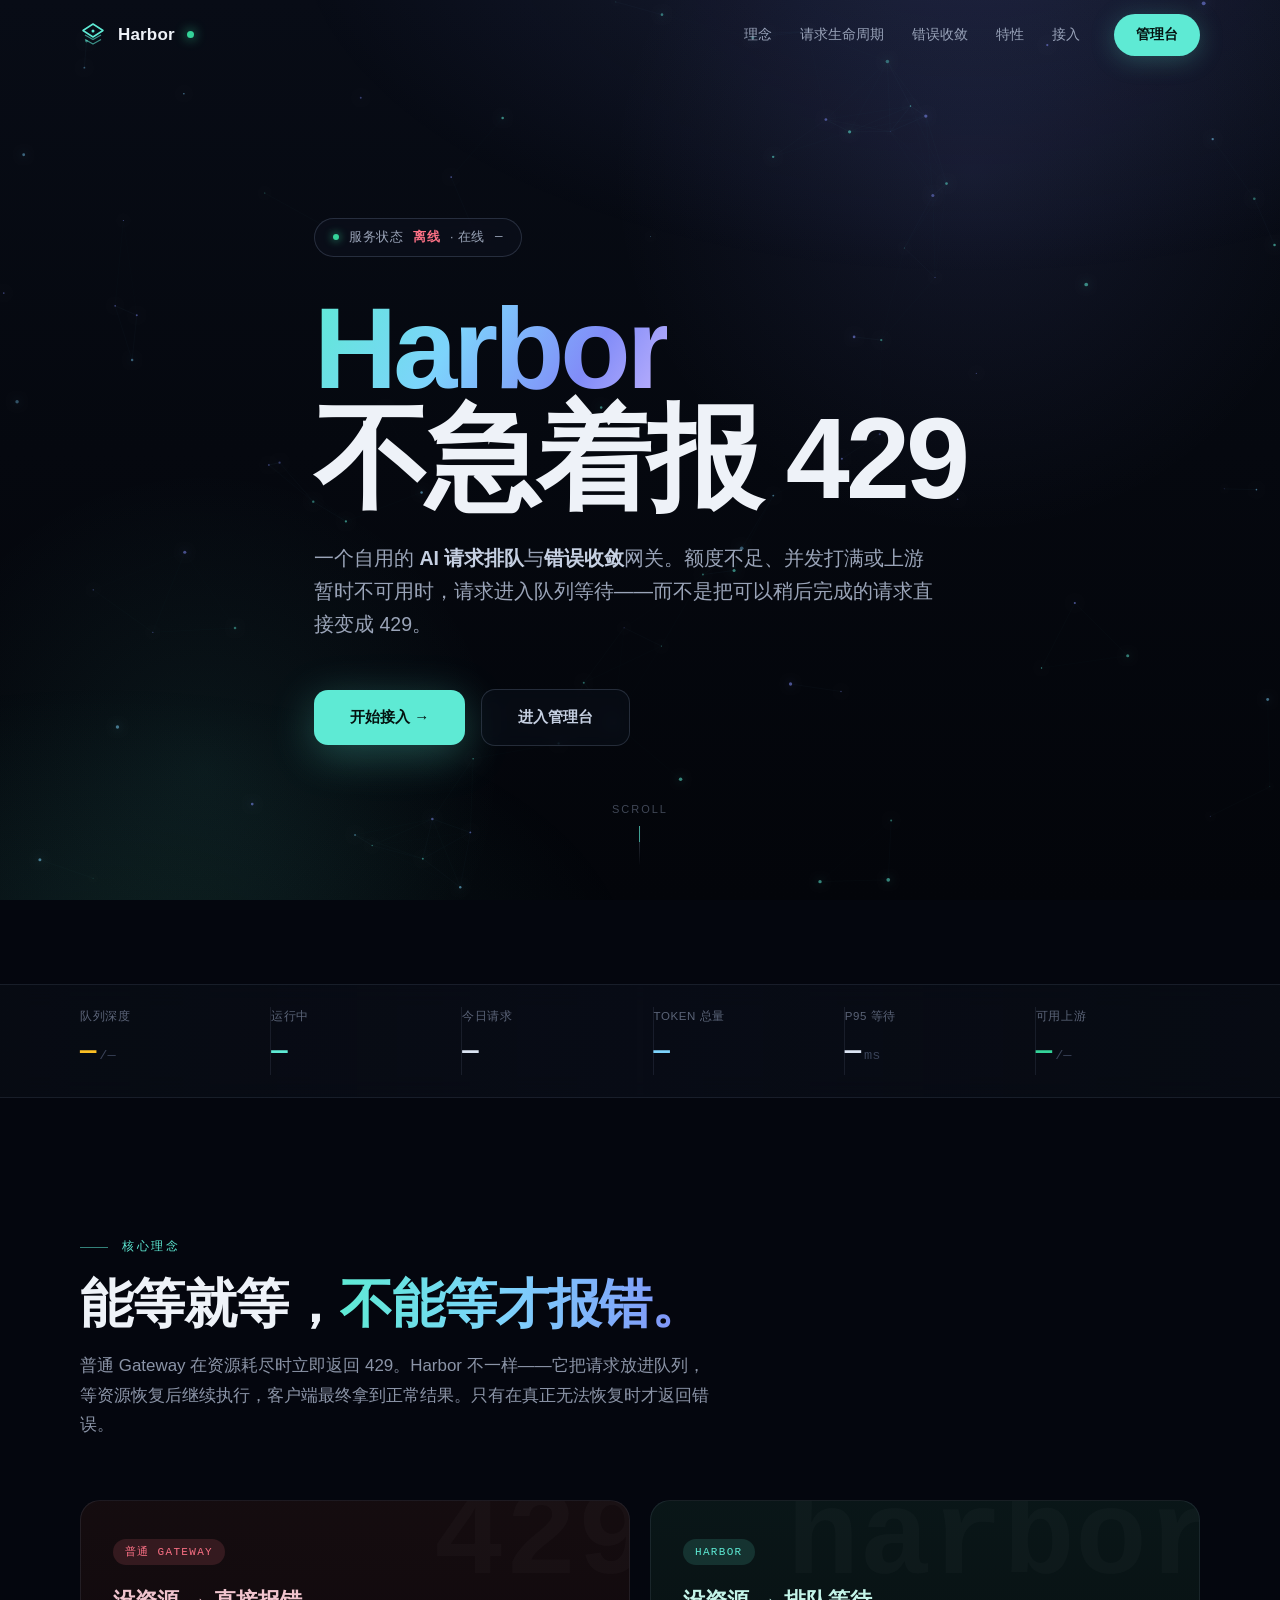
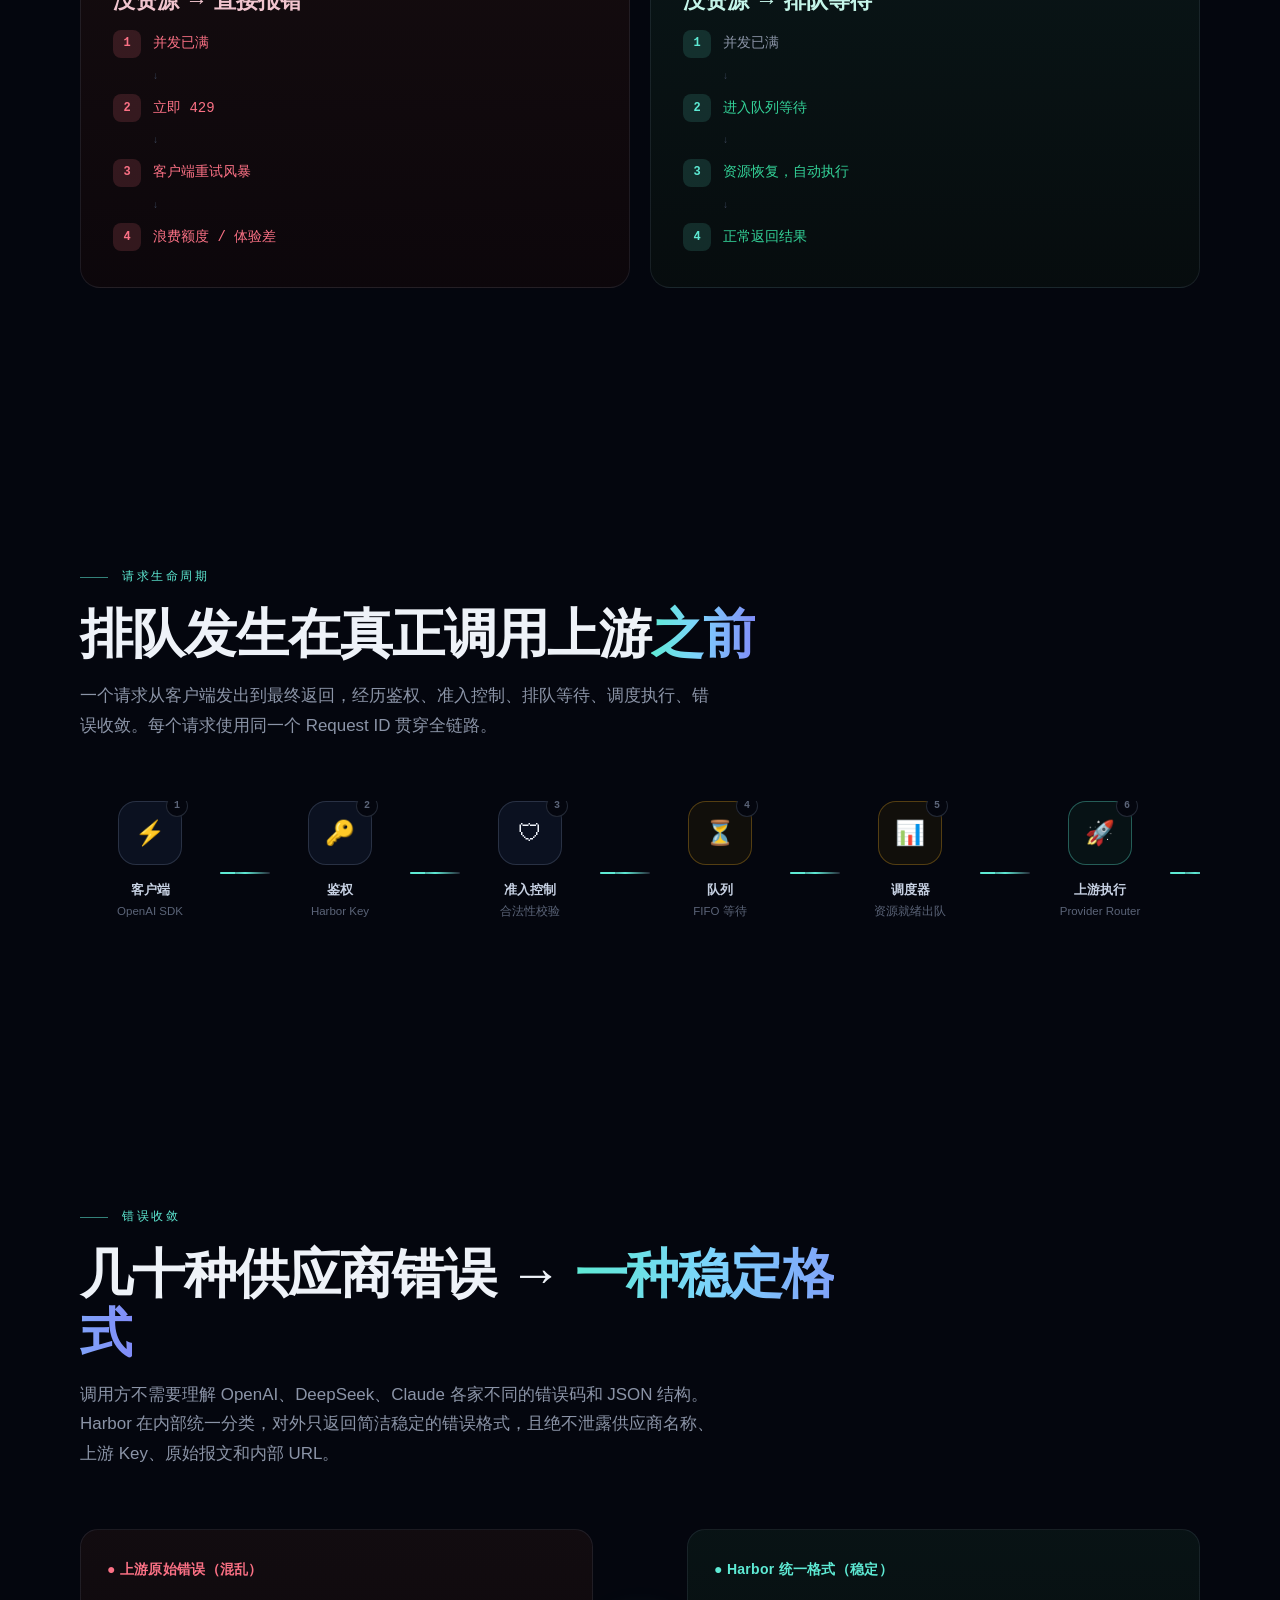
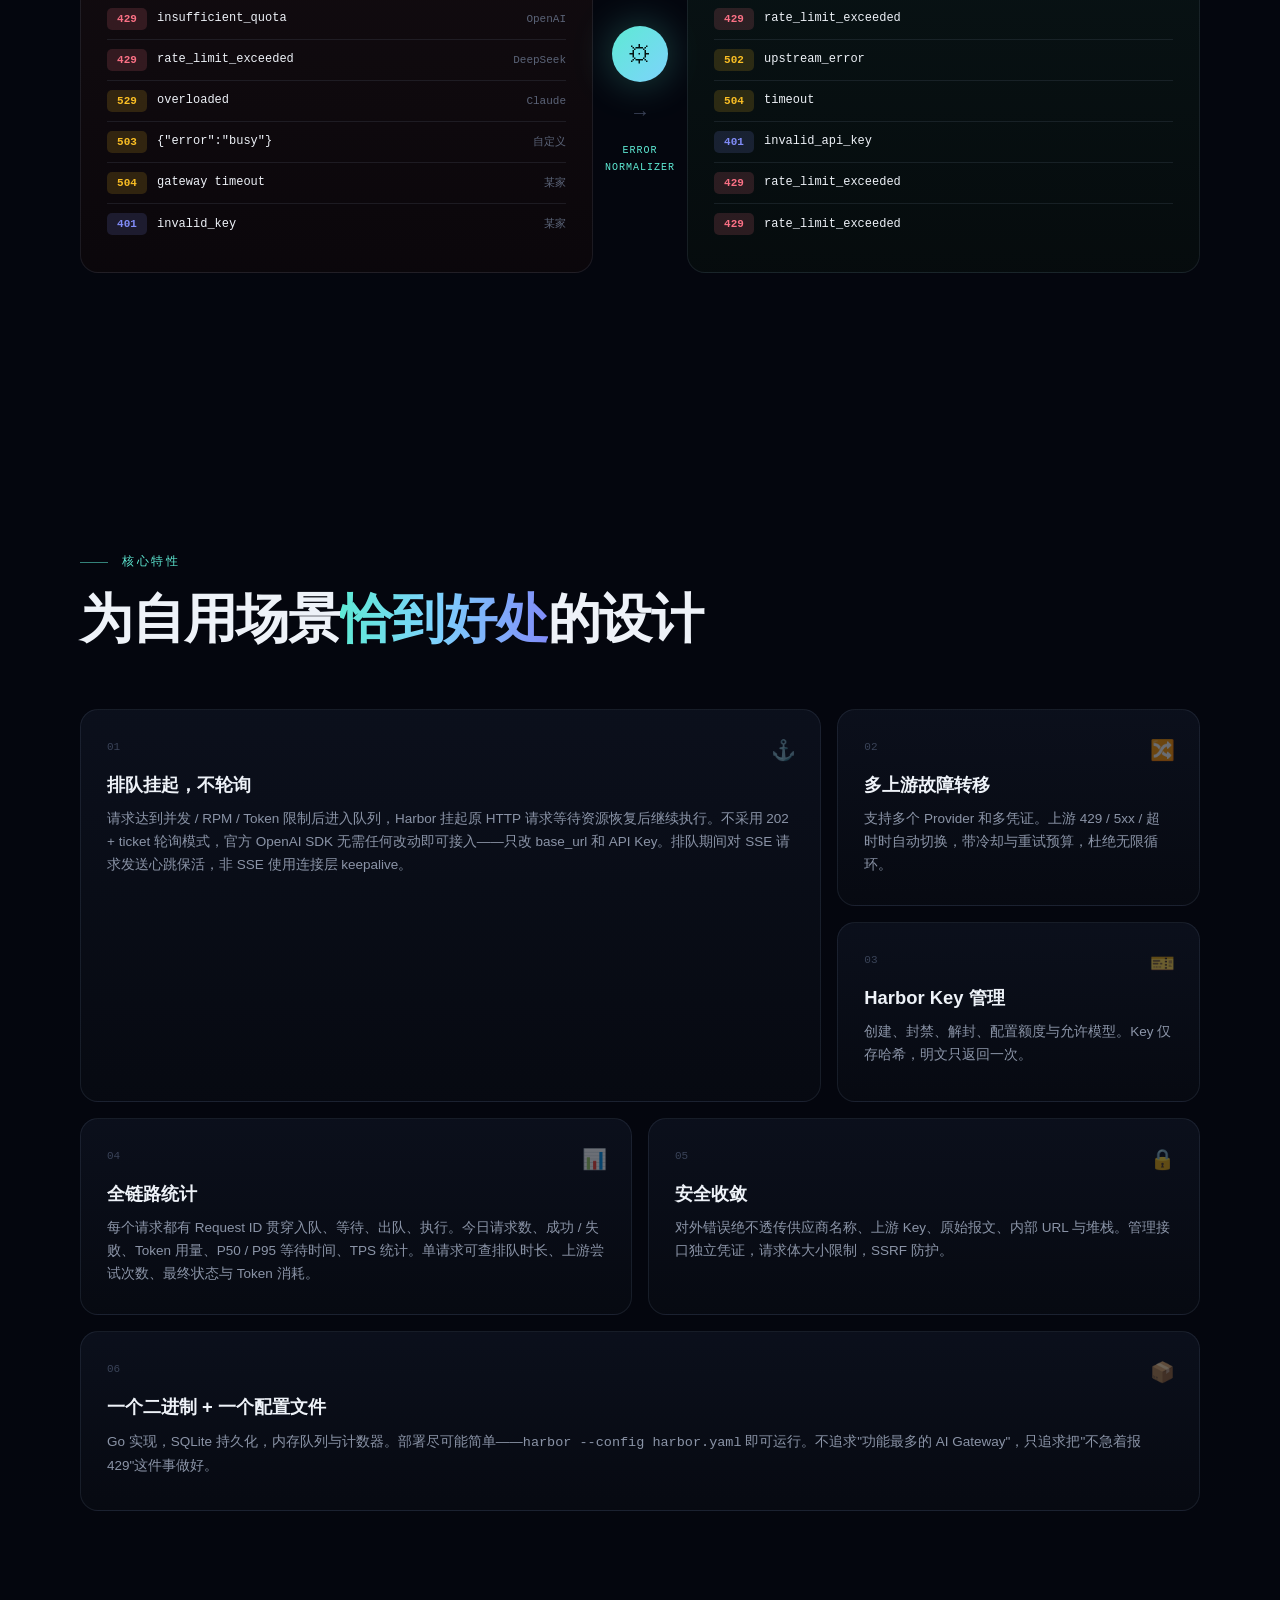
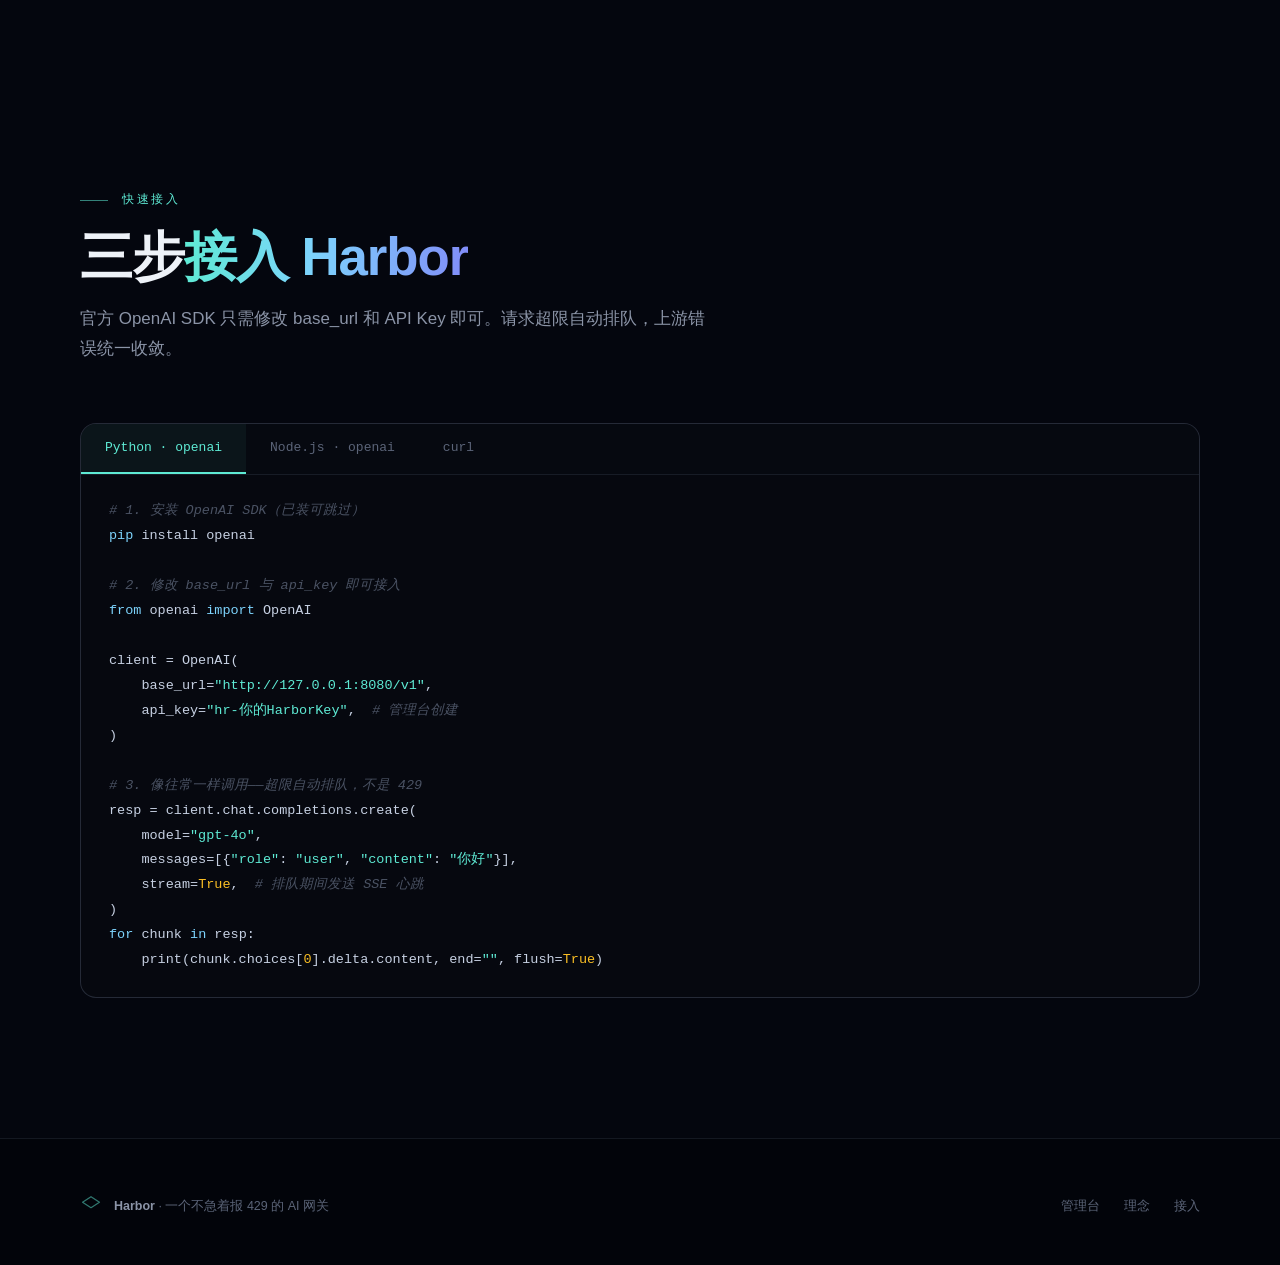
==== internal/server/ui/index.html @ 2b3b9dcc "Harbor：排队式 OpenAI 兼容 AI 网关 上游忙时让请求留在队列等泊位而不是立刻 429；三档额度、FIFO 排队、failover、SSE 心跳保活、管理台与请求审计。" ====
<!DOCTYPE html>
<html lang="zh-CN">
<head>
<meta charset="utf-8">
<meta name="viewport" content="width=device-width, initial-scale=1">
<title>Harbor — 一个不急着报 429 的 AI 网关</title>
<meta name="description" content="Harbor 是自用的 AI 请求排队与错误收敛网关：额度不足时优先等待，而不是把可以稍后完成的请求直接变成 429。">
<style>
/* ═══════════════ design tokens ═══════════════ */
:root{
  --bg:#04060e; --bg2:#070b16; --bg3:#0b1120;
  --ink:#eef2f8; --mut:#8b94a7; --dim:#5b6478; --faint:#3a4358;
  --line:rgba(148,163,196,.12); --line2:rgba(148,163,196,.22);
  --aqua:#5eead4; --sky:#7dd3fc; --indigo:#818cf8; --amber:#fbbf24; --rose:#fb7185; --emerald:#34d399;
  --grad:linear-gradient(92deg,#5eead4 0%,#7dd3fc 45%,#818cf8 100%);
  --grad-warm:linear-gradient(92deg,#fbbf24 0%,#fb7185 100%);
  --card:linear-gradient(180deg,rgba(14,20,34,.72),rgba(8,12,20,.72));
  --glass:rgba(12,17,28,.55);
  --font:-apple-system,BlinkMacSystemFont,"Segoe UI","PingFang SC","Hiragino Sans GB","Microsoft YaHei",sans-serif;
  --mono:"Cascadia Code",ui-monospace,SFMono-Regular,Consolas,Menlo,monospace;
  --ease:cubic-bezier(.22,.61,.36,1);
}
*{box-sizing:border-box;margin:0;padding:0}
html{scroll-behavior:smooth;font-size:16px}
body{background:var(--bg);color:var(--ink);font-family:var(--font);line-height:1.65;overflow-x:hidden;-webkit-font-smoothing:antialiased;text-rendering:optimizeLegibility}
::selection{background:rgba(94,234,212,.28);color:#fff}
a{color:inherit;text-decoration:none}
button{font-family:inherit}
.wrap{max-width:1200px;margin:0 auto;padding:0 40px}
.mono{font-family:var(--mono);font-variant-numeric:tabular-nums}
@media(max-width:720px){.wrap{padding:0 22px}html{font-size:15px}}

/* ═══════════════ canvas ═══════════════ */
#sea{position:fixed;inset:0;width:100%;height:100%;z-index:0;pointer-events:none}
.veil-top{position:fixed;inset:0;z-index:1;pointer-events:none;
  background:
    radial-gradient(1100px 560px at 76% -8%,rgba(129,140,248,.14),transparent 62%),
    radial-gradient(900px 480px at 8% 108%,rgba(94,234,212,.09),transparent 60%)}

/* ═══════════════ nav ═══════════════ */
nav.top{position:fixed;top:0;left:0;right:0;z-index:50;transition:.4s var(--ease);border-bottom:1px solid transparent}
nav.top.scrolled{background:rgba(4,6,14,.82);backdrop-filter:blur(20px) saturate(1.4);border-bottom-color:var(--line)}
nav.top .wrap{display:flex;align-items:center;gap:30px;height:70px}
.brand{display:flex;align-items:center;gap:12px;font-weight:700;font-size:17px;letter-spacing:.01em;white-space:nowrap}
.brand svg{display:block;flex-shrink:0}
.brand .dot{width:7px;height:7px;border-radius:50%;background:var(--emerald);box-shadow:0 0 12px var(--emerald);animation:pulse 2.4s infinite}
@keyframes pulse{0%,100%{opacity:1;transform:scale(1)}50%{opacity:.4;transform:scale(.85)}}
nav.top .links{display:flex;gap:28px;margin-left:auto;font-size:13.5px;color:#98a2b8;align-items:center}
nav.top .links a{transition:.2s var(--ease);position:relative}
nav.top .links a:hover{color:#fff}
.btn-cta{margin-left:6px;padding:10px 22px;border-radius:99px;font-size:13.5px;font-weight:600;color:#041210 !important;background:var(--aqua);box-shadow:0 4px 24px rgba(94,234,212,.25);transition:.28s var(--ease)}
.btn-cta:hover{transform:translateY(-1px);box-shadow:0 8px 36px rgba(94,234,212,.42)}
@media(max-width:860px){nav.top .links a:not(.btn-cta){display:none}}

/* ═══════════════ hero ═══════════════ */
.hero{position:relative;z-index:2;min-height:100svh;display:flex;flex-direction:column;justify-content:center;padding-top:min(10vw,130px);padding-bottom:min(5vw,64px)}
.hero .wrap{position:relative;z-index:3}
.kicker{display:inline-flex;align-items:center;gap:10px;padding:8px 18px;border-radius:99px;border:1px solid var(--line2);background:rgba(13,18,30,.55);backdrop-filter:blur(10px);font-size:12.5px;color:#9aa4b8;letter-spacing:.04em}
.kicker .pd{width:6px;height:6px;border-radius:50%;background:var(--emerald);box-shadow:0 0 8px var(--emerald);animation:pulse 2s infinite}
.kicker b{color:var(--emerald);font-weight:600}
.kicker b.down{color:var(--rose)}
h1.display{margin-top:min(2.8vw,36px);font-size:clamp(3.2rem,9vw,7.5rem);line-height:.96;font-weight:800;letter-spacing:-.035em}
h1.display .grad{background:linear-gradient(120deg,#5eead4 0%,#7dd3fc 40%,#818cf8 75%,#c4b5fd 100%);-webkit-background-clip:text;background-clip:text;color:transparent}
h1.display .line2{display:block}
.sub{margin-top:min(2.2vw,28px);max-width:620px;font-size:clamp(1rem,1.7vw,1.22rem);color:#9aa4b8;line-height:1.7}
.sub b{color:#c6d0e2;font-weight:600}
.cta-row{margin-top:min(3.8vw,48px);display:flex;gap:16px;flex-wrap:wrap;align-items:center}
.btn-lg{padding:15px 36px;border-radius:14px;font-size:15px;font-weight:700;display:inline-flex;align-items:center;gap:10px;cursor:pointer;border:none;transition:.28s var(--ease)}
.btn-lg.primary{color:#041210;background:var(--aqua);box-shadow:0 10px 44px rgba(94,234,212,.3)}
.btn-lg.primary:hover{transform:translateY(-2px);box-shadow:0 16px 56px rgba(125,211,252,.42)}
.btn-lg.ghost{border:1px solid var(--line2);color:#c6d0e2;background:rgba(13,18,30,.45);backdrop-filter:blur(8px)}
.btn-lg.ghost:hover{border-color:rgba(148,163,196,.5);background:rgba(20,27,42,.7);transform:translateY(-1px)}
.scroll-hint{position:absolute;bottom:34px;left:50%;transform:translateX(-50%);z-index:3;display:flex;flex-direction:column;align-items:center;gap:8px;color:var(--dim);font-size:11px;letter-spacing:.18em;text-transform:uppercase;opacity:.7}
.scroll-hint .arrow{width:1px;height:40px;background:linear-gradient(180deg,var(--dim),transparent);position:relative;overflow:hidden}
.scroll-hint .arrow::after{content:"";position:absolute;top:0;left:0;width:100%;height:40%;background:var(--aqua);animation:scrollDot 2.4s infinite var(--ease)}
@keyframes scrollDot{0%{transform:translateY(-100%)}60%,100%{transform:translateY(250%)}}

/* ═══════════════ live strip ═══════════════ */
.live{position:relative;z-index:3;margin-top:min(7vw,84px);border-top:1px solid var(--line);border-bottom:1px solid var(--line);
  background:linear-gradient(90deg,rgba(8,12,20,.88),rgba(13,18,30,.5),rgba(8,12,20,.88));backdrop-filter:blur(12px)}
.live .wrap{display:flex;padding-top:22px;padding-bottom:22px}
.lstat{flex:1;display:flex;flex-direction:column;gap:4px;padding-right:26px;border-right:1px solid var(--line)}
.lstat:last-child{border-right:none;padding-right:0}
.lstat .k{font-size:11.5px;color:var(--dim);letter-spacing:.05em;text-transform:uppercase}
.lstat .v{font-family:var(--mono);font-size:clamp(1.3rem,2.4vw,1.7rem);font-weight:600;color:#dbe4f3;font-variant-numeric:tabular-nums}
.lstat .v small{font-size:.5em;color:var(--faint);font-weight:400;margin-left:3px}
.lstat .v.aqua{color:var(--aqua)} .lstat .v.sky{color:var(--sky)} .lstat .v.amber{color:var(--amber)} .lstat .v.emerald{color:var(--emerald)}
@media(max-width:720px){.live .wrap{flex-wrap:wrap}.lstat{flex-basis:50%;padding-bottom:14px;border-right:none}.lstat:nth-child(odd){padding-right:0}.lstat:nth-child(2n){border-right:none}}

/* ═══════════════ sections ═══════════════ */
section.block{position:relative;z-index:2;padding:clamp(80px,11vw,140px) 0}
.sec-head{margin-bottom:clamp(40px,5vw,60px)}
.sec-tag{font-family:var(--mono);font-size:11.5px;color:var(--aqua);letter-spacing:.22em;text-transform:uppercase;display:flex;align-items:center;gap:14px}
.sec-tag::before{content:"";width:28px;height:1px;background:var(--aqua);opacity:.55}
h2.title{margin-top:18px;font-size:clamp(2rem,4.2vw,3.3rem);font-weight:780;line-height:1.1;letter-spacing:-.02em;max-width:760px}
h2.title .grad{background:var(--grad);-webkit-background-clip:text;background-clip:text;color:transparent}
.sec-sub{margin-top:18px;max-width:640px;font-size:1.06rem;color:var(--mut);line-height:1.75}

/* ═══════════════ philosophy (能等就等) ═══════════════ */
.compare{display:grid;grid-template-columns:1fr 1fr;gap:20px;margin-top:48px}
.cmp-card{position:relative;border-radius:20px;padding:36px 32px;overflow:hidden;border:1px solid var(--line);transition:.45s var(--ease)}
.cmp-card .bg-icon{position:absolute;top:-20px;right:-20px;font-size:120px;font-weight:800;color:rgba(255,255,255,.025);line-height:1;font-family:var(--mono)}
.cmp-card h3{font-size:1.4rem;font-weight:700;margin-bottom:10px;position:relative}
.cmp-card .tag{display:inline-block;font-family:var(--mono);font-size:11px;letter-spacing:.12em;text-transform:uppercase;padding:4px 12px;border-radius:99px;margin-bottom:18px}
.cmp-card.normal{background:linear-gradient(180deg,rgba(28,16,16,.7),rgba(16,8,10,.7))}
.cmp-card.normal .tag{background:rgba(251,113,133,.14);color:var(--rose)}
.cmp-card.normal h3{color:#f0c4ce}
.cmp-card.harbor{background:linear-gradient(180deg,rgba(12,30,28,.7),rgba(8,16,14,.7))}
.cmp-card.harbor .tag{background:rgba(94,234,212,.14);color:var(--aqua)}
.cmp-card.harbor h3{color:#c4f5e9}
.flow-mini{display:flex;flex-direction:column;gap:10px;position:relative}
.flow-mini .step{display:flex;align-items:center;gap:12px;font-size:14px;color:var(--mut);font-family:var(--mono)}
.flow-mini .step .chip{width:28px;height:28px;border-radius:8px;display:grid;place-items:center;font-size:12px;font-weight:700;flex-shrink:0}
.cmp-card.normal .chip{background:rgba(251,113,133,.16);color:var(--rose)}
.cmp-card.harbor .chip{background:rgba(94,234,212,.14);color:var(--aqua)}
.flow-mini .step.fail{color:var(--rose)}
.flow-mini .step.ok{color:var(--emerald)}
.flow-mini .arr{color:var(--faint);font-size:10px;padding-left:40px}
@media(max-width:720px){.compare{grid-template-columns:1fr}}

/* ═══════════════ lifecycle flow ═══════════════ */
.lifecycle{margin-top:48px;position:relative}
.lc-track{display:flex;align-items:stretch;gap:0;overflow-x:auto;padding-bottom:8px;scrollbar-width:thin;scrollbar-color:var(--line2) transparent}
.lc-track::-webkit-scrollbar{height:6px}
.lc-track::-webkit-scrollbar-thumb{background:var(--line2);border-radius:3px}
.lc-node{flex:0 0 auto;min-width:140px;text-align:center;position:relative}
.lc-node .ring{width:64px;height:64px;border-radius:18px;display:grid;place-items:center;margin:0 auto 14px;position:relative;z-index:2;transition:.4s var(--ease);border:1px solid var(--line2);background:var(--bg3)}
.lc-node .ring .ic{font-size:24px}
.lc-node .ring .idx{position:absolute;top:-7px;right:-7px;width:22px;height:22px;border-radius:50%;background:var(--bg);border:1px solid var(--line2);font-family:var(--mono);font-size:10px;font-weight:700;color:var(--dim);display:grid;place-items:center}
.lc-node .lbl{font-size:13px;font-weight:600;color:#c6d0e2;margin-bottom:3px}
.lc-node .dsc{font-size:11.5px;color:var(--dim);line-height:1.5;padding:0 4px}
.lc-conn{flex:0 0 50px;display:flex;align-items:center;justify-content:center;padding-top:25px}
.lc-conn .line{width:100%;height:2px;background:linear-gradient(90deg,var(--line2),var(--aqua),var(--line2));border-radius:1px;position:relative;overflow:hidden}
.lc-conn .line::after{content:"";position:absolute;top:0;left:0;width:30%;height:100%;background:var(--aqua);box-shadow:0 0 12px var(--aqua);animation:flowPulse 3s infinite var(--ease)}
@keyframes flowPulse{0%{left:-30%}100%{left:100%}}
.lc-node.queue .ring{border-color:rgba(210,153,34,.35);background:rgba(30,24,8,.5)}
.lc-node.queue .ring .ic{color:var(--amber)}
.lc-node.exec .ring{border-color:rgba(94,234,212,.35);background:rgba(10,30,28,.5)}
.lc-node.exec .ring .ic{color:var(--aqua)}
@media(max-width:720px){.lc-conn{flex:0 0 30px}}

/* ═══════════════ error convergence ═══════════════ */
.err-grid{display:grid;grid-template-columns:1fr auto 1fr;gap:0;align-items:stretch;margin-top:48px}
.err-col{border-radius:18px;padding:28px 26px;border:1px solid var(--line)}
.err-col.chaos{background:linear-gradient(180deg,rgba(28,16,18,.6),rgba(16,8,10,.6))}
.err-col.order{background:linear-gradient(180deg,rgba(12,28,26,.6),rgba(8,16,14,.6))}
.err-col h3{font-size:14px;font-weight:600;margin-bottom:18px;letter-spacing:.02em;display:flex;align-items:center;gap:8px}
.err-col.chaos h3{color:var(--rose)} .err-col.order h3{color:var(--aqua)}
.err-item{display:flex;align-items:center;gap:10px;padding:9px 0;border-bottom:1px solid var(--line);font-family:var(--mono);font-size:12px}
.err-item:last-child{border-bottom:none}
.err-item .code{font-weight:700;min-width:40px;text-align:center;border-radius:5px;padding:2px 6px;font-size:11px}
.err-item .code.c429{background:rgba(251,113,133,.15);color:var(--rose)}
.err-item .code.c5xx{background:rgba(251,191,36,.15);color:var(--amber)}
.err-item .code.c401{background:rgba(129,140,248,.15);color:var(--indigo)}
.err-item .src{color:var(--dim);font-size:11px;margin-left:auto}
.err-normalizer{display:flex;flex-direction:column;align-items:center;justify-content:center;gap:14px;padding:0 12px}
.err-normalizer .gear{width:56px;height:56px;border-radius:50%;display:grid;place-items:center;background:linear-gradient(135deg,var(--aqua),var(--sky));color:#041210;font-size:24px;box-shadow:0 0 40px rgba(94,234,212,.3);animation:spin 8s linear infinite}
@keyframes spin{to{transform:rotate(360deg)}}
.err-normalizer .arrow{color:var(--faint);font-size:20px}
.err-normalizer .lab{font-family:var(--mono);font-size:10px;color:var(--aqua);letter-spacing:.1em;text-transform:uppercase;text-align:center;max-width:70px}
@media(max-width:720px){.err-grid{grid-template-columns:1fr}.err-normalizer{flex-direction:row;padding:16px 0}.err-normalizer .arrow{transform:rotate(90deg)}}

/* ═══════════════ bento features ═══════════════ */
.bento{display:grid;grid-template-columns:repeat(6,1fr);grid-auto-rows:minmax(180px,auto);gap:16px;margin-top:48px}
.bento .b{position:relative;border-radius:18px;background:var(--card);border:1px solid var(--line);overflow:hidden;transition:.45s var(--ease);padding:28px 26px}
.bento .b:hover{transform:translateY(-4px);border-color:rgba(125,211,252,.3)}
.bento .b::before{content:"";position:absolute;top:-50%;left:-15%;width:55%;height:200%;transform:rotate(18deg);background:radial-gradient(closest-side,rgba(125,211,252,.08),transparent);opacity:0;transition:.5s var(--ease)}
.bento .b:hover::before{opacity:1}
.bento .b .num{font-family:var(--mono);font-size:11px;color:var(--faint);margin-bottom:14px}
.bento .b h3{font-size:1.15rem;font-weight:650;margin-bottom:8px;position:relative}
.bento .b p{font-size:13.5px;color:var(--mut);line-height:1.7;position:relative}
.bento .b .ic{position:absolute;top:24px;right:24px;font-size:20px;opacity:.4}
.b1{grid-column:span 4;grid-row:span 2}
.b2{grid-column:span 2}
.b3{grid-column:span 2}
.b4{grid-column:span 3}
.b5{grid-column:span 3}
.b6{grid-column:span 6}
@media(max-width:860px){.bento{grid-template-columns:1fr}.b1,.b2,.b3,.b4,.b5,.b6{grid-column:span 1;grid-row:auto}}

/* ═══════════════ code / integration ═══════════════ */
.code-block{margin-top:48px;border-radius:16px;overflow:hidden;border:1px solid var(--line2);background:#06080f}
.code-tabs{display:flex;border-bottom:1px solid var(--line);background:rgba(8,11,18,.6)}
.code-tab{padding:13px 24px;font-size:13px;color:var(--dim);cursor:pointer;border-bottom:2px solid transparent;transition:.25s var(--ease);font-family:var(--mono)}
.code-tab.active{color:var(--aqua);border-bottom-color:var(--aqua);background:rgba(94,234,212,.05)}
.code-body{padding:0}
.code-pane{display:none;padding:24px 28px;overflow-x:auto;scrollbar-width:thin;scrollbar-color:var(--line2) transparent}
.code-pane.active{display:block}
.code-pane::-webkit-scrollbar{height:6px}
.code-pane::-webkit-scrollbar-thumb{background:var(--line2);border-radius:3px}
.code-pane pre{font-family:var(--mono);font-size:13.5px;line-height:1.85;color:#c6d0e2;white-space:pre}
.code-pane .k{color:#7dd3fc} .code-pane .s{color:#5eead4} .code-pane .c{color:#4a5263;font-style:italic} .code-pane .n{color:#fbbf24} .code-pane .v{color:#c4b5fd}

/* ═══════════════ footer ═══════════════ */
footer.site{position:relative;z-index:2;border-top:1px solid var(--line);padding:56px 0 48px;background:#02040a}
footer.site .wrap{display:flex;align-items:center;justify-content:space-between;flex-wrap:wrap;gap:20px}
footer.site .left{display:flex;align-items:center;gap:12px}
footer.site .meta{font-size:12.5px;color:var(--dim)}
footer.site .meta b{color:var(--mut);font-weight:600}
footer.site .right{display:flex;gap:24px;font-size:12.5px;color:var(--dim)}
footer.site .right a:hover{color:var(--aqua)}

/* ═══════════════ reveal animation ═══════════════ */
.reveal{opacity:0;transform:translateY(40px);transition:.7s var(--ease)}
.reveal.in{opacity:1;transform:none}
</style>
</head>
<body>

<canvas id="sea"></canvas>
<div class="veil-top"></div>

<!-- ═══════ nav ═══════ -->
<nav class="top" id="nav">
  <div class="wrap">
    <a href="#" class="brand">
      <svg width="26" height="26" viewBox="0 0 26 26" fill="none">
        <path d="M13 2L3 8.5 13 15l10-6.5L13 2z" stroke="url(#bg)" stroke-width="1.5" stroke-linejoin="round"/>
        <path d="M5 13l8 4.5 8-4.5M5 17.5l8 4.5 8-4.5" stroke="url(#bg2)" stroke-width="1.3" stroke-linejoin="round" opacity=".6"/>
        <circle cx="13" cy="9" r="1.5" fill="#5eead4"/>
        <defs><linearGradient id="bg" x1="3" y1="2" x2="23" y2="15"><stop stop-color="#5eead4"/><stop offset=".5" stop-color="#7dd3fc"/><stop offset="1" stop-color="#818cf8"/></linearGradient><linearGradient id="bg2" x1="5" y1="13" x2="21" y2="22"><stop stop-color="#5eead4"/><stop offset="1" stop-color="#818cf8"/></linearGradient></defs>
      </svg>
      Harbor
      <span class="dot"></span>
    </a>
    <div class="links">
      <a href="#philosophy">理念</a>
      <a href="#lifecycle">请求生命周期</a>
      <a href="#convergence">错误收敛</a>
      <a href="#features">特性</a>
      <a href="#integrate">接入</a>
      <a href="/admin" class="btn-cta">管理台</a>
    </div>
  </div>
</nav>

<!-- ═══════ hero ═══════ -->
<header class="hero">
  <div class="wrap">
    <span class="kicker"><span class="pd"></span> 服务状态 <b id="hk-status">检测中</b> · 在线 <span id="hk-uptime" class="mono">—</span></span>
    <h1 class="display">
      <span class="grad">Harbor</span>
      <span class="line2">不急着报 429</span>
    </h1>
    <p class="sub">一个自用的 <b>AI 请求排队</b>与<b>错误收敛</b>网关。额度不足、并发打满或上游暂时不可用时，请求进入队列等待——而不是把可以稍后完成的请求直接变成 429。</p>
    <div class="cta-row">
      <a href="#integrate" class="btn-lg primary">开始接入 →</a>
      <a href="/admin" class="btn-lg ghost">进入管理台</a>
    </div>
  </div>
  <div class="scroll-hint">
    <span>scroll</span>
    <span class="arrow"></span>
  </div>
</header>

<!-- ═══════ live strip ═══════ -->
<div class="live">
  <div class="wrap">
    <div class="lstat"><span class="k">队列深度</span><span class="v amber" id="ls-depth">—<small>/—</small></span></div>
    <div class="lstat"><span class="k">运行中</span><span class="v aqua" id="ls-running">—</span></div>
    <div class="lstat"><span class="k">今日请求</span><span class="v" id="ls-req">—</span></div>
    <div class="lstat"><span class="k">Token 总量</span><span class="v sky" id="ls-tokens">—</span></div>
    <div class="lstat"><span class="k">P95 等待</span><span class="v" id="ls-p95">—<small>ms</small></span></div>
    <div class="lstat"><span class="k">可用上游</span><span class="v emerald" id="ls-prov">—<small>/—</small></span></div>
  </div>
</div>

<!-- ═══════ philosophy ═══════ -->
<section class="block" id="philosophy">
  <div class="wrap">
    <div class="sec-head reveal">
      <div class="sec-tag">核心理念</div>
      <h2 class="title">能等就等，<span class="grad">不能等才报错。</span></h2>
      <p class="sec-sub">普通 Gateway 在资源耗尽时立即返回 429。Harbor 不一样——它把请求放进队列，等资源恢复后继续执行，客户端最终拿到正常结果。只有在真正无法恢复时才返回错误。</p>
    </div>
    <div class="compare">
      <div class="cmp-card normal reveal">
        <span class="bg-icon">429</span>
        <span class="tag">普通 Gateway</span>
        <h3>没资源 → 直接报错</h3>
        <div class="flow-mini">
          <div class="step fail"><span class="chip">1</span>并发已满</div>
          <div class="arr">↓</div>
          <div class="step fail"><span class="chip">2</span>立即 429</div>
          <div class="arr">↓</div>
          <div class="step fail"><span class="chip">3</span>客户端重试风暴</div>
          <div class="arr">↓</div>
          <div class="step fail"><span class="chip">4</span>浪费额度 / 体验差</div>
        </div>
      </div>
      <div class="cmp-card harbor reveal">
        <span class="bg-icon">harbor</span>
        <span class="tag">Harbor</span>
        <h3>没资源 → 排队等待</h3>
        <div class="flow-mini">
          <div class="step"><span class="chip">1</span>并发已满</div>
          <div class="arr">↓</div>
          <div class="step ok"><span class="chip">2</span>进入队列等待</div>
          <div class="arr">↓</div>
          <div class="step ok"><span class="chip">3</span>资源恢复，自动执行</div>
          <div class="arr">↓</div>
          <div class="step ok"><span class="chip">4</span>正常返回结果</div>
        </div>
      </div>
    </div>
  </div>
</section>

<!-- ═══════ lifecycle ═══════ -->
<section class="block" id="lifecycle">
  <div class="wrap">
    <div class="sec-head reveal">
      <div class="sec-tag">请求生命周期</div>
      <h2 class="title">排队发生在真正调用上游<span class="grad">之前</span></h2>
      <p class="sec-sub">一个请求从客户端发出到最终返回，经历鉴权、准入控制、排队等待、调度执行、错误收敛。每个请求使用同一个 Request ID 贯穿全链路。</p>
    </div>
    <div class="lifecycle reveal">
      <div class="lc-track">
        <div class="lc-node"><div class="ring"><span class="idx">1</span><span class="ic">⚡</span></div><div class="lbl">客户端</div><div class="dsc">OpenAI SDK</div></div>
        <div class="lc-conn"><div class="line"></div></div>
        <div class="lc-node"><div class="ring"><span class="idx">2</span><span class="ic">🔑</span></div><div class="lbl">鉴权</div><div class="dsc">Harbor Key</div></div>
        <div class="lc-conn"><div class="line"></div></div>
        <div class="lc-node"><div class="ring"><span class="idx">3</span><span class="ic">🛡</span></div><div class="lbl">准入控制</div><div class="dsc">合法性校验</div></div>
        <div class="lc-conn"><div class="line"></div></div>
        <div class="lc-node queue"><div class="ring"><span class="idx">4</span><span class="ic">⏳</span></div><div class="lbl">队列</div><div class="dsc">FIFO 等待</div></div>
        <div class="lc-conn"><div class="line"></div></div>
        <div class="lc-node queue"><div class="ring"><span class="idx">5</span><span class="ic">📊</span></div><div class="lbl">调度器</div><div class="dsc">资源就绪出队</div></div>
        <div class="lc-conn"><div class="line"></div></div>
        <div class="lc-node exec"><div class="ring"><span class="idx">6</span><span class="ic">🚀</span></div><div class="lbl">上游执行</div><div class="dsc">Provider Router</div></div>
        <div class="lc-conn"><div class="line"></div></div>
        <div class="lc-node exec"><div class="ring"><span class="idx">7</span><span class="ic">🔧</span></div><div class="lbl">错误收敛</div><div class="dsc">统一格式</div></div>
        <div class="lc-conn"><div class="line"></div></div>
        <div class="lc-node exec"><div class="ring"><span class="idx">8</span><span class="ic">✅</span></div><div class="lbl">返回客户端</div><div class="dsc">X-Request-Id</div></div>
      </div>
    </div>
  </div>
</section>

<!-- ═══════ error convergence ═══════ -->
<section class="block" id="convergence">
  <div class="wrap">
    <div class="sec-head reveal">
      <div class="sec-tag">错误收敛</div>
      <h2 class="title">几十种供应商错误 → <span class="grad">一种稳定格式</span></h2>
      <p class="sec-sub">调用方不需要理解 OpenAI、DeepSeek、Claude 各家不同的错误码和 JSON 结构。Harbor 在内部统一分类，对外只返回简洁稳定的错误格式，且绝不泄露供应商名称、上游 Key、原始报文和内部 URL。</p>
    </div>
    <div class="err-grid reveal">
      <div class="err-col chaos">
        <h3>● 上游原始错误（混乱）</h3>
        <div class="err-item"><span class="code c429">429</span> insufficient_quota <span class="src">OpenAI</span></div>
        <div class="err-item"><span class="code c429">429</span> rate_limit_exceeded <span class="src">DeepSeek</span></div>
        <div class="err-item"><span class="code c5xx">529</span> overloaded <span class="src">Claude</span></div>
        <div class="err-item"><span class="code c5xx">503</span> {"error":"busy"} <span class="src">自定义</span></div>
        <div class="err-item"><span class="code c5xx">504</span> gateway timeout <span class="src">某家</span></div>
        <div class="err-item"><span class="code c401">401</span> invalid_key <span class="src">某家</span></div>
      </div>
      <div class="err-normalizer">
        <div class="gear">⚙</div>
        <div class="arrow">→</div>
        <div class="lab">Error<br>Normalizer</div>
      </div>
      <div class="err-col order">
        <h3>● Harbor 统一格式（稳定）</h3>
        <div class="err-item"><span class="code c429">429</span> rate_limit_exceeded</div>
        <div class="err-item"><span class="code c5xx">502</span> upstream_error</div>
        <div class="err-item"><span class="code c5xx">504</span> timeout</div>
        <div class="err-item"><span class="code c401">401</span> invalid_api_key</div>
        <div class="err-item"><span class="code c429">429</span> rate_limit_exceeded</div>
        <div class="err-item"><span class="code c429">429</span> rate_limit_exceeded</div>
      </div>
    </div>
  </div>
</section>

<!-- ═══════ features bento ═══════ -->
<section class="block" id="features">
  <div class="wrap">
    <div class="sec-head reveal">
      <div class="sec-tag">核心特性</div>
      <h2 class="title">为自用场景<span class="grad">恰到好处</span>的设计</h2>
    </div>
    <div class="bento">
      <div class="b b1 reveal">
        <div class="num">01</div><span class="ic">⚓</span>
        <h3>排队挂起，不轮询</h3>
        <p>请求达到并发 / RPM / Token 限制后进入队列，Harbor 挂起原 HTTP 请求等待资源恢复后继续执行。不采用 202 + ticket 轮询模式，官方 OpenAI SDK 无需任何改动即可接入——只改 base_url 和 API Key。排队期间对 SSE 请求发送心跳保活，非 SSE 使用连接层 keepalive。</p>
      </div>
      <div class="b b2 reveal">
        <div class="num">02</div><span class="ic">🔀</span>
        <h3>多上游故障转移</h3>
        <p>支持多个 Provider 和多凭证。上游 429 / 5xx / 超时时自动切换，带冷却与重试预算，杜绝无限循环。</p>
      </div>
      <div class="b b3 reveal">
        <div class="num">03</div><span class="ic">🎫</span>
        <h3>Harbor Key 管理</h3>
        <p>创建、封禁、解封、配置额度与允许模型。Key 仅存哈希，明文只返回一次。</p>
      </div>
      <div class="b b4 reveal">
        <div class="num">04</div><span class="ic">📊</span>
        <h3>全链路统计</h3>
        <p>每个请求都有 Request ID 贯穿入队、等待、出队、执行。今日请求数、成功 / 失败、Token 用量、P50 / P95 等待时间、TPS 统计。单请求可查排队时长、上游尝试次数、最终状态与 Token 消耗。</p>
      </div>
      <div class="b b5 reveal">
        <div class="num">05</div><span class="ic">🔒</span>
        <h3>安全收敛</h3>
        <p>对外错误绝不透传供应商名称、上游 Key、原始报文、内部 URL 与堆栈。管理接口独立凭证，请求体大小限制，SSRF 防护。</p>
      </div>
      <div class="b b6 reveal">
        <div class="num">06</div><span class="ic">📦</span>
        <h3>一个二进制 + 一个配置文件</h3>
        <p>Go 实现，SQLite 持久化，内存队列与计数器。部署尽可能简单——<span class="mono">harbor --config harbor.yaml</span> 即可运行。不追求"功能最多的 AI Gateway"，只追求把"不急着报 429"这件事做好。</p>
      </div>
    </div>
  </div>
</section>

<!-- ═══════ integration ═══════ -->
<section class="block" id="integrate">
  <div class="wrap">
    <div class="sec-head reveal">
      <div class="sec-tag">快速接入</div>
      <h2 class="title">三步<span class="grad">接入 Harbor</span></h2>
      <p class="sec-sub">官方 OpenAI SDK 只需修改 base_url 和 API Key 即可。请求超限自动排队，上游错误统一收敛。</p>
    </div>
    <div class="code-block reveal">
      <div class="code-tabs">
        <div class="code-tab active" data-tab="py">Python · openai</div>
        <div class="code-tab" data-tab="js">Node.js · openai</div>
        <div class="code-tab" data-tab="curl">curl</div>
      </div>
      <div class="code-body">
        <div class="code-pane active" data-pane="py"><pre><span class="c"># 1. 安装 OpenAI SDK（已装可跳过）</span>
<span class="k">pip</span> install openai

<span class="c"># 2. 修改 base_url 与 api_key 即可接入</span>
<span class="k">from</span> openai <span class="k">import</span> OpenAI

client = OpenAI(
    base_url=<span class="s">"http://127.0.0.1:8080/v1"</span>,
    api_key=<span class="s">"hr-你的HarborKey"</span>,  <span class="c"># 管理台创建</span>
)

<span class="c"># 3. 像往常一样调用——超限自动排队，不是 429</span>
resp = client.chat.completions.create(
    model=<span class="s">"gpt-4o"</span>,
    messages=[{<span class="s">"role"</span>: <span class="s">"user"</span>, <span class="s">"content"</span>: <span class="s">"你好"</span>}],
    stream=<span class="n">True</span>,  <span class="c"># 排队期间发送 SSE 心跳</span>
)
<span class="k">for</span> chunk <span class="k">in</span> resp:
    print(chunk.choices[<span class="n">0</span>].delta.content, end=<span class="s">""</span>, flush=<span class="n">True</span>)</pre></div>
        <div class="code-pane" data-pane="js"><pre><span class="c">// 1. 安装 OpenAI SDK</span>
<span class="k">npm</span> install openai

<span class="c">// 2. 修改 baseURL 与 apiKey</span>
<span class="k">import</span> OpenAI <span class="k">from</span> <span class="s">"openai"</span>;

<span class="k">const</span> client = <span class="k">new</span> OpenAI({
  baseURL: <span class="s">"http://127.0.0.1:8080/v1"</span>,
  apiKey: <span class="s">"hr-你的HarborKey"</span>,
});

<span class="c">// 3. 超限自动排队，流式请求排队期间发心跳</span>
<span class="k">const</span> stream = <span class="k">await</span> client.chat.completions.create({
  model: <span class="s">"gpt-4o"</span>,
  messages: [{ role: <span class="s">"user"</span>, content: <span class="s">"你好"</span> }],
  stream: <span class="n">true</span>,
});

<span class="k">for await</span> (<span class="k">const</span> chunk <span class="k">of</span> stream) {
  process.stdout.write(chunk.choices[<span class="n">0</span>].delta.content ?? <span class="s">""</span>);
}</pre></div>
        <div class="code-pane" data-pane="curl"><pre><span class="c"># 非流式</span>
<span class="k">curl</span> http://127.0.0.1:8080/v1/chat/completions \
  -H <span class="s">"Authorization: Bearer hr-你的HarborKey"</span> \
  -H <span class="s">"Content-Type: application/json"</span> \
  -d <span class="s">'{"model":"gpt-4o","messages":[{"role":"user","content":"你好"}]}'</span>

<span class="c"># 流式（排队期间收到 SSE 心跳 : queue heartbeat）</span>
<span class="k">curl</span> http://127.0.0.1:8080/v1/chat/completions \
  -H <span class="s">"Authorization: Bearer hr-你的HarborKey"</span> \
  -H <span class="s">"Content-Type: application/json"</span> \
  -d <span class="s">'{"model":"gpt-4o","stream":true,"messages":[{"role":"user","content":"你好"}]}'</span>

<span class="c"># 查看可用模型</span>
<span class="k">curl</span> http://127.0.0.1:8080/v1/models \
  -H <span class="s">"Authorization: Bearer hr-你的HarborKey"</span></pre></div>
      </div>
    </div>
  </div>
</section>

<!-- ═══════ footer ═══════ -->
<footer class="site">
  <div class="wrap">
    <div class="left">
      <svg width="22" height="22" viewBox="0 0 26 26" fill="none" style="opacity:.5">
        <path d="M13 2L3 8.5 13 15l10-6.5L13 2z" stroke="#5eead4" stroke-width="1.5" stroke-linejoin="round"/>
      </svg>
      <span class="meta"><b>Harbor</b> · 一个不急着报 429 的 AI 网关</span>
    </div>
    <div class="right">
      <a href="/admin">管理台</a>
      <a href="#philosophy">理念</a>
      <a href="#integrate">接入</a>
    </div>
  </div>
</footer>

<script>
(function(){
"use strict";

/* ═══════════════ canvas: ocean particle currents ═══════════════ */
const cv = document.getElementById('sea');
const ctx = cv.getContext('2d');
let W, H, dpr;
const particles = [];
const N = 90;

function resize(){
  dpr = Math.min(window.devicePixelRatio || 1, 2);
  W = cv.width = window.innerWidth * dpr;
  H = cv.height = window.innerHeight * dpr;
  cv.style.width = window.innerWidth + 'px';
  cv.style.height = window.innerHeight + 'px';
}

function initParticles(){
  particles.length = 0;
  for(let i = 0; i < N; i++){
    particles.push({
      x: Math.random() * W,
      y: Math.random() * H,
      vx: 0, vy: 0,
      r: (Math.random() * 1.5 + 0.4) * dpr,
      hue: Math.random(),
      life: Math.random(),
      speed: Math.random() * 0.4 + 0.15,
    });
  }
}

let t = 0;
function draw(){
  t += 0.005;
  ctx.clearRect(0, 0, W, H);

  /* depth gradient */
  const g = ctx.createLinearGradient(0, 0, 0, H);
  g.addColorStop(0, 'rgba(8,12,22,1)');
  g.addColorStop(0.5, 'rgba(5,8,15,1)');
  g.addColorStop(1, 'rgba(3,5,10,1)');
  ctx.fillStyle = g;
  ctx.fillRect(0, 0, W, H);

  /* glow blobs */
  const cx1 = W * 0.75 + Math.sin(t * 0.7) * 60 * dpr;
  const cy1 = H * 0.15 + Math.cos(t * 0.5) * 40 * dpr;
  const rg1 = ctx.createRadialGradient(cx1, cy1, 0, cx1, cy1, 360 * dpr);
  rg1.addColorStop(0, 'rgba(129,140,248,0.10)');
  rg1.addColorStop(1, 'rgba(129,140,248,0)');
  ctx.fillStyle = rg1;
  ctx.fillRect(0, 0, W, H);

  const cx2 = W * 0.12 + Math.cos(t * 0.6) * 50 * dpr;
  const cy2 = H * 0.85 + Math.sin(t * 0.4) * 40 * dpr;
  const rg2 = ctx.createRadialGradient(cx2, cy2, 0, cx2, cy2, 300 * dpr);
  rg2.addColorStop(0, 'rgba(94,234,212,0.07)');
  rg2.addColorStop(1, 'rgba(94,234,212,0)');
  ctx.fillStyle = rg2;
  ctx.fillRect(0, 0, W, H);

  /* particle currents: flow like ocean streams */
  for(let i = 0; i < particles.length; i++){
    const p = particles[i];
    /* noise-like flow field */
    const angle = Math.sin(p.y * 0.003 + t) * 1.5 + Math.cos(p.x * 0.003 + t * 0.7) * 1.2;
    p.vx = Math.cos(angle) * p.speed * dpr;
    p.vy = Math.sin(angle) * p.speed * dpr + 0.08 * dpr;
    p.x += p.vx;
    p.y += p.vy;
    p.life += 0.003;

    /* wrap */
    if(p.x < -20) p.x = W + 20;
    if(p.x > W + 20) p.x = -20;
    if(p.y > H + 20){ p.y = -20; p.x = Math.random() * W; }
    if(p.y < -20) p.y = H + 20;

    /* draw with glow */
    const colors = ['94,234,212', '125,211,252', '129,140,248'];
    const c = colors[Math.floor(p.hue * 3) % 3];
    const alpha = 0.35 + Math.sin(p.life * 3.14) * 0.2;
    ctx.beginPath();
    ctx.arc(p.x, p.y, p.r, 0, Math.PI * 2);
    ctx.fillStyle = 'rgba(' + c + ',' + alpha + ')';
    ctx.shadowBlur = 8 * dpr;
    ctx.shadowColor = 'rgba(' + c + ',0.6)';
    ctx.fill();
    ctx.shadowBlur = 0;
  }

  /* connect nearby particles with thin lines */
  ctx.lineWidth = 0.5 * dpr;
  for(let i = 0; i < particles.length; i++){
    for(let j = i + 1; j < particles.length; j++){
      const a = particles[i], b = particles[j];
      const dx = a.x - b.x, dy = a.y - b.y;
      const d2 = dx * dx + dy * dy;
      const maxD = 120 * dpr;
      if(d2 < maxD * maxD){
        const op = (1 - Math.sqrt(d2) / maxD) * 0.08;
        ctx.strokeStyle = 'rgba(125,211,252,' + op + ')';
        ctx.beginPath();
        ctx.moveTo(a.x, a.y);
        ctx.lineTo(b.x, b.y);
        ctx.stroke();
      }
    }
  }

  requestAnimationFrame(draw);
}

resize();
initParticles();
draw();
window.addEventListener('resize', function(){ resize(); initParticles(); });

/* ═══════════════ nav scroll ═══════════════ */
const nav = document.getElementById('nav');
window.addEventListener('scroll', function(){
  nav.classList.toggle('scrolled', window.scrollY > 40);
}, {passive: true});

/* ═══════════════ reveal on scroll ═══════════════ */
const io = new IntersectionObserver(function(entries){
  entries.forEach(function(e){
    if(e.isIntersecting){
      e.target.classList.add('in');
      io.unobserve(e.target);
    }
  });
}, {threshold: 0.12, rootMargin: '0px 0px -60px 0px'});
document.querySelectorAll('.reveal').forEach(function(el){ io.observe(el); });

/* ═══════════════ code tabs ═══════════════ */
document.querySelectorAll('.code-tab').forEach(function(tab){
  tab.addEventListener('click', function(){
    document.querySelectorAll('.code-tab').forEach(function(t){ t.classList.remove('active'); });
    document.querySelectorAll('.code-pane').forEach(function(p){ p.classList.remove('active'); });
    tab.classList.add('active');
    document.querySelector('.code-pane[data-pane="' + tab.dataset.tab + '"]').classList.add('active');
  });
});

/* ═══════════════ live status from /api/public/status ═══════════════ */
function fmtNum(n){
  if(n == null || isNaN(n)) return '—';
  if(n >= 1e9) return (n / 1e9).toFixed(1) + 'B';
  if(n >= 1e6) return (n / 1e6).toFixed(1) + 'M';
  if(n >= 1e3) return (n / 1e3).toFixed(1) + 'K';
  return String(n);
}
function fmtUptime(s){
  if(s == null || isNaN(s)) return '—';
  if(s < 60) return s + 's';
  if(s < 3600) return Math.floor(s / 60) + 'm' + (s % 60 > 0 ? ' ' + (s % 60) + 's' : '');
  if(s < 86400) return Math.floor(s / 3600) + 'h' + (Math.floor((s % 3600) / 60) > 0 ? ' ' + Math.floor((s % 3600) / 60) + 'm' : '');
  return Math.floor(s / 86400) + 'd' + (Math.floor((s % 86400) / 3600) > 0 ? ' ' + Math.floor((s % 86400) / 3600) + 'h' : '');
}

async function loadStatus(){
  try{
    const res = await fetch('/api/public/status');
    if(!res.ok) throw 0;
    const d = await res.json();
    const q = d.queue || {}, td = d.today || {}, pv = d.providers || {};
    const avail = pv.available != null, total = pv.total != null;
    const allDown = total > 0 && avail === 0;
    const hk = document.getElementById('hk-status');
    hk.textContent = allDown ? '上游不可用' : (avail ? '正常运行' : '运行中');
    hk.className = allDown ? 'down' : '';
    document.getElementById('hk-uptime').textContent = fmtUptime(d.uptime_s);
    document.getElementById('ls-depth').innerHTML = fmtNum(q.depth) + '<small>/' + fmtNum(q.max_depth) + '</small>';
    document.getElementById('ls-running').textContent = fmtNum(q.running);
    document.getElementById('ls-req').textContent = fmtNum(td.requests);
    document.getElementById('ls-tokens').textContent = fmtNum(td.tokens_total);
    document.getElementById('ls-p95').innerHTML = fmtNum(td.p95_wait_ms) + '<small>ms</small>';
    document.getElementById('ls-prov').innerHTML = fmtNum(pv.available) + '<small>/' + fmtNum(pv.total) + '</small>';
  }catch(e){
    document.getElementById('hk-status').textContent = '离线';
    document.getElementById('hk-status').className = 'down';
  }
}
loadStatus();
setInterval(loadStatus, 5000);

})();
</script>
<script src="/landing.js" defer></script>
</body>
</html>
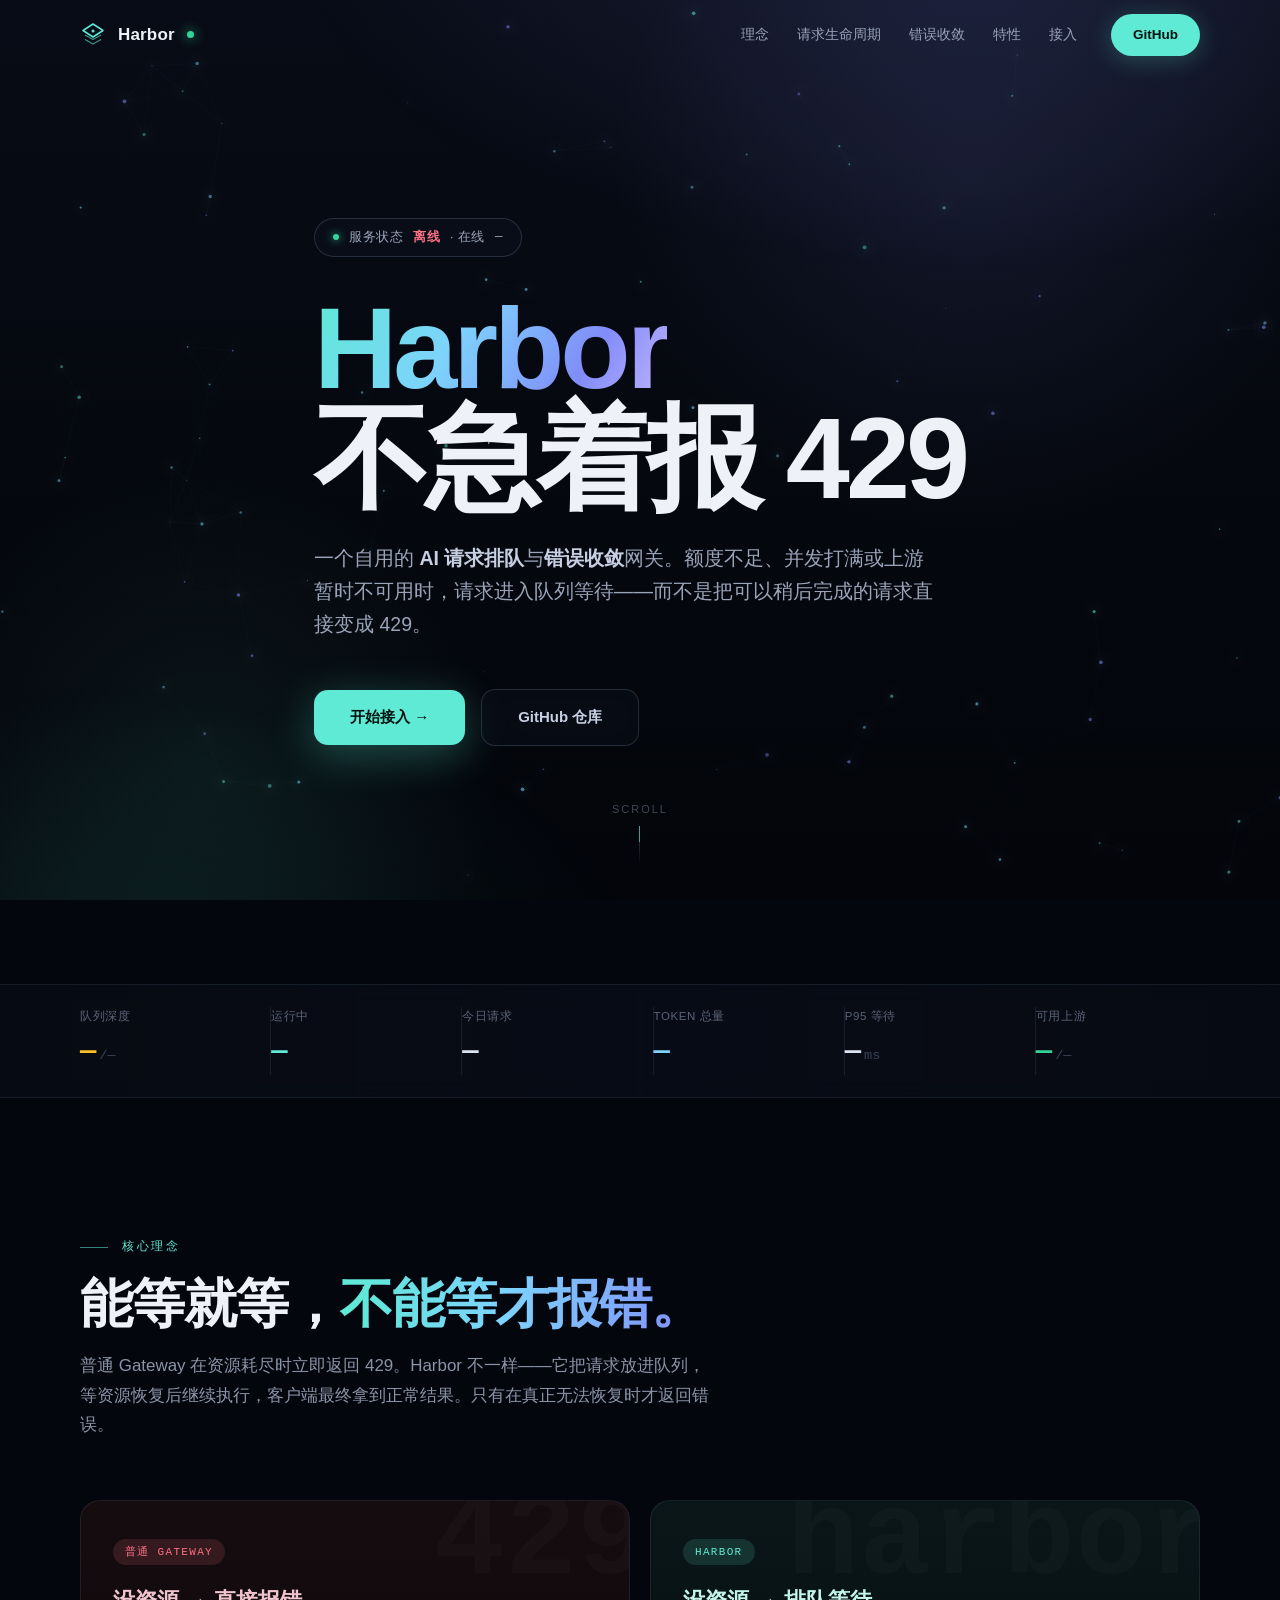
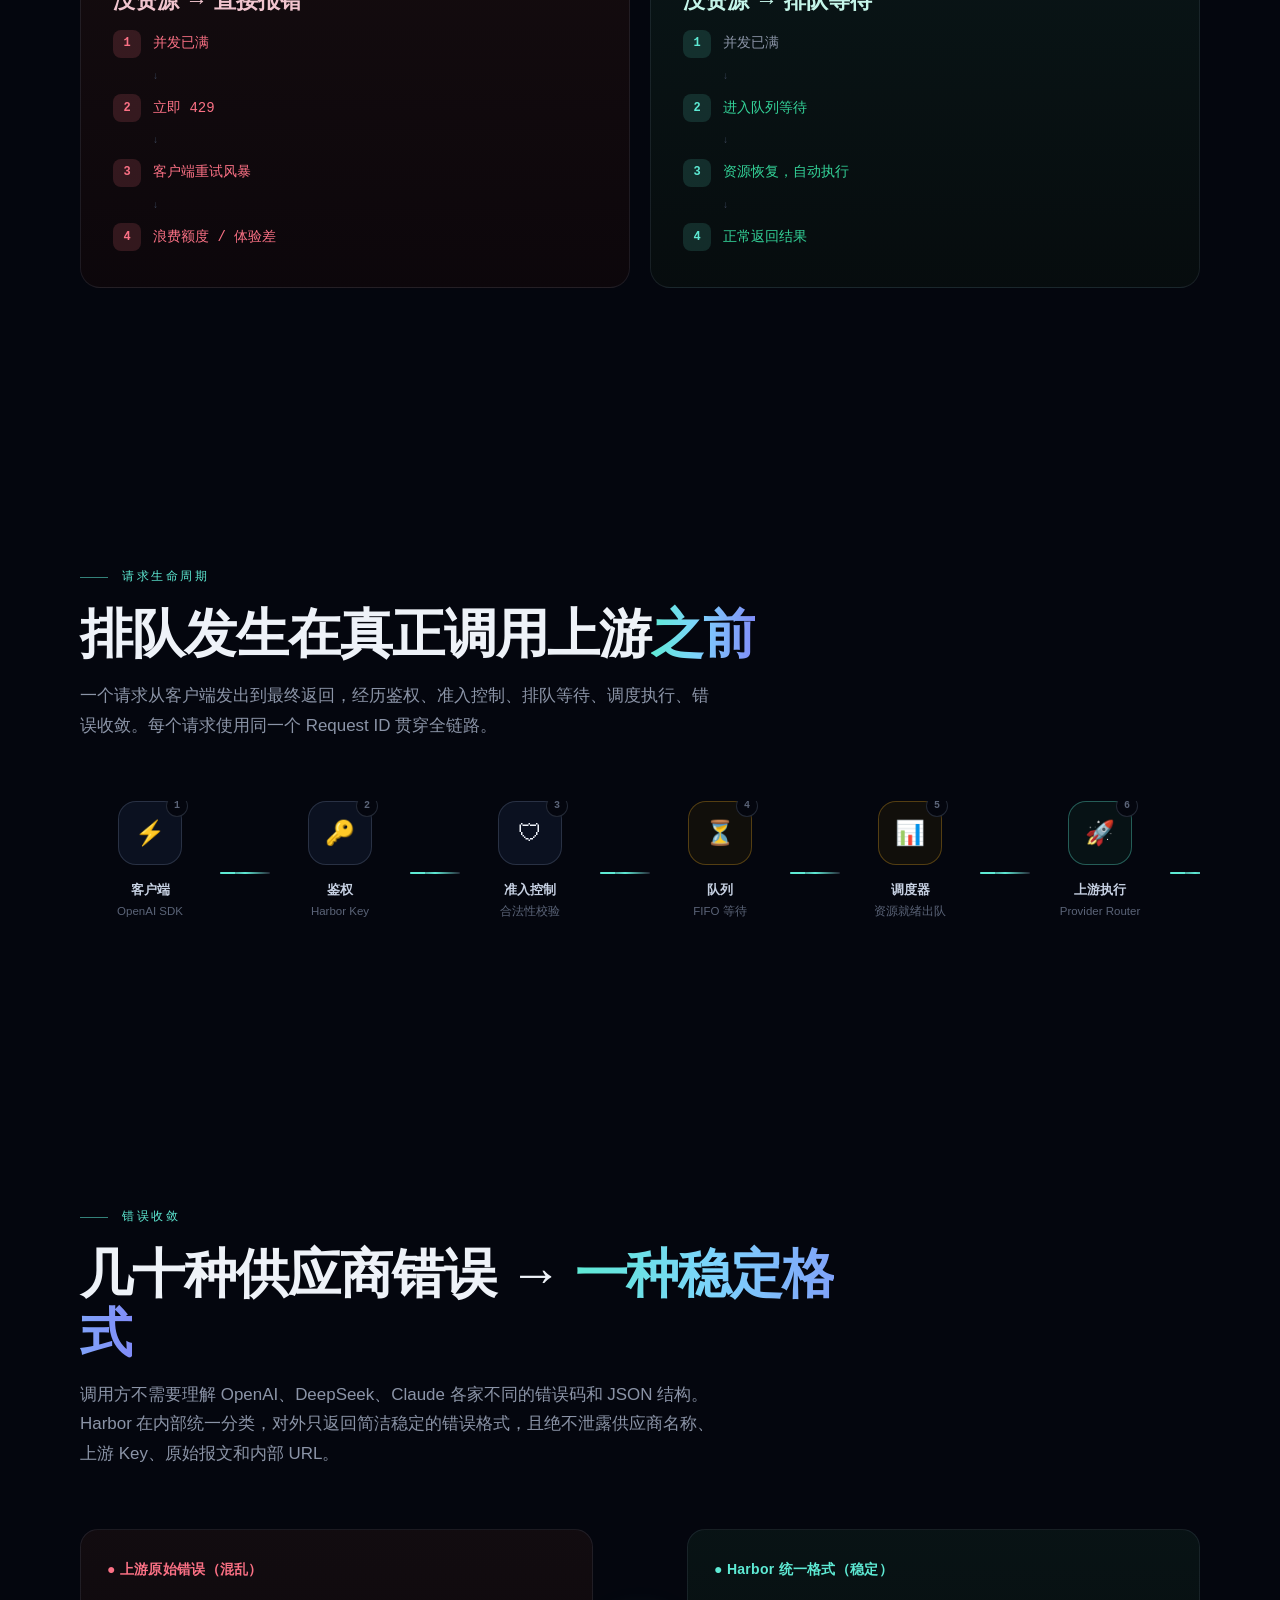
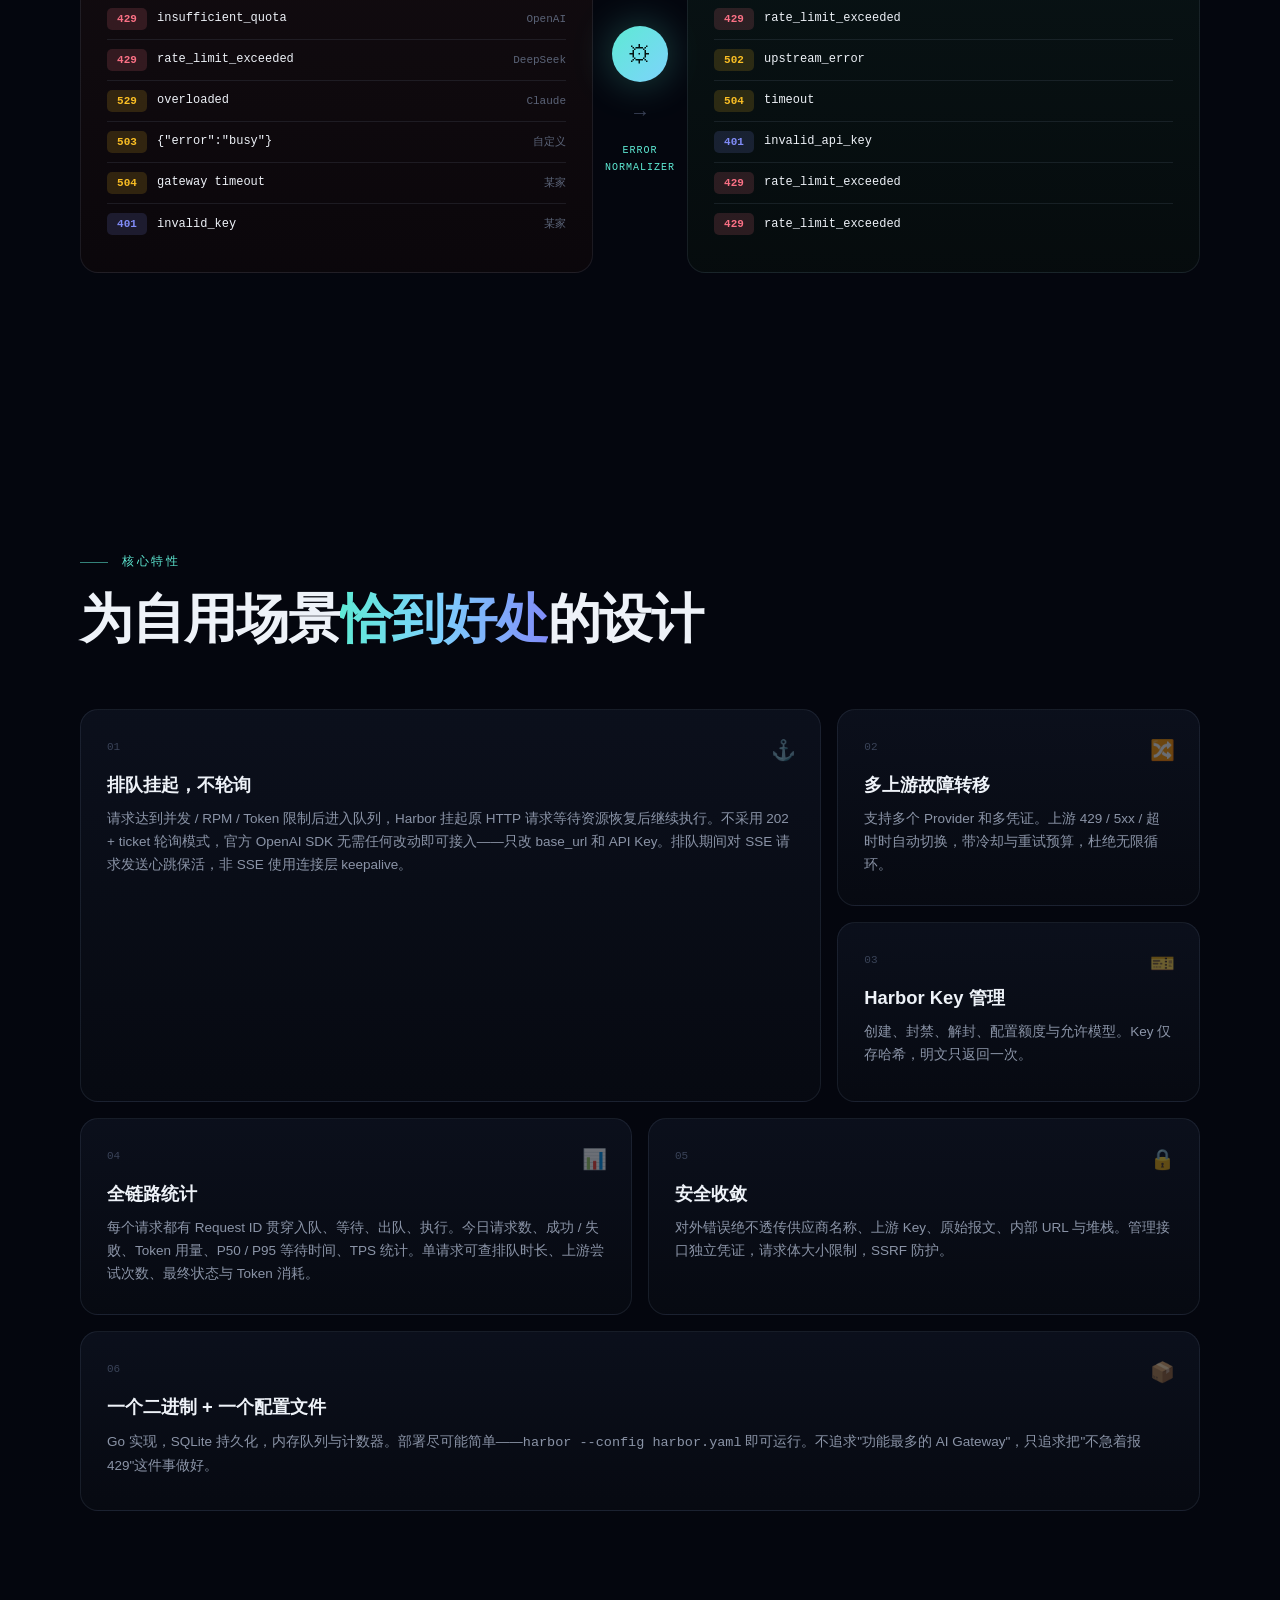
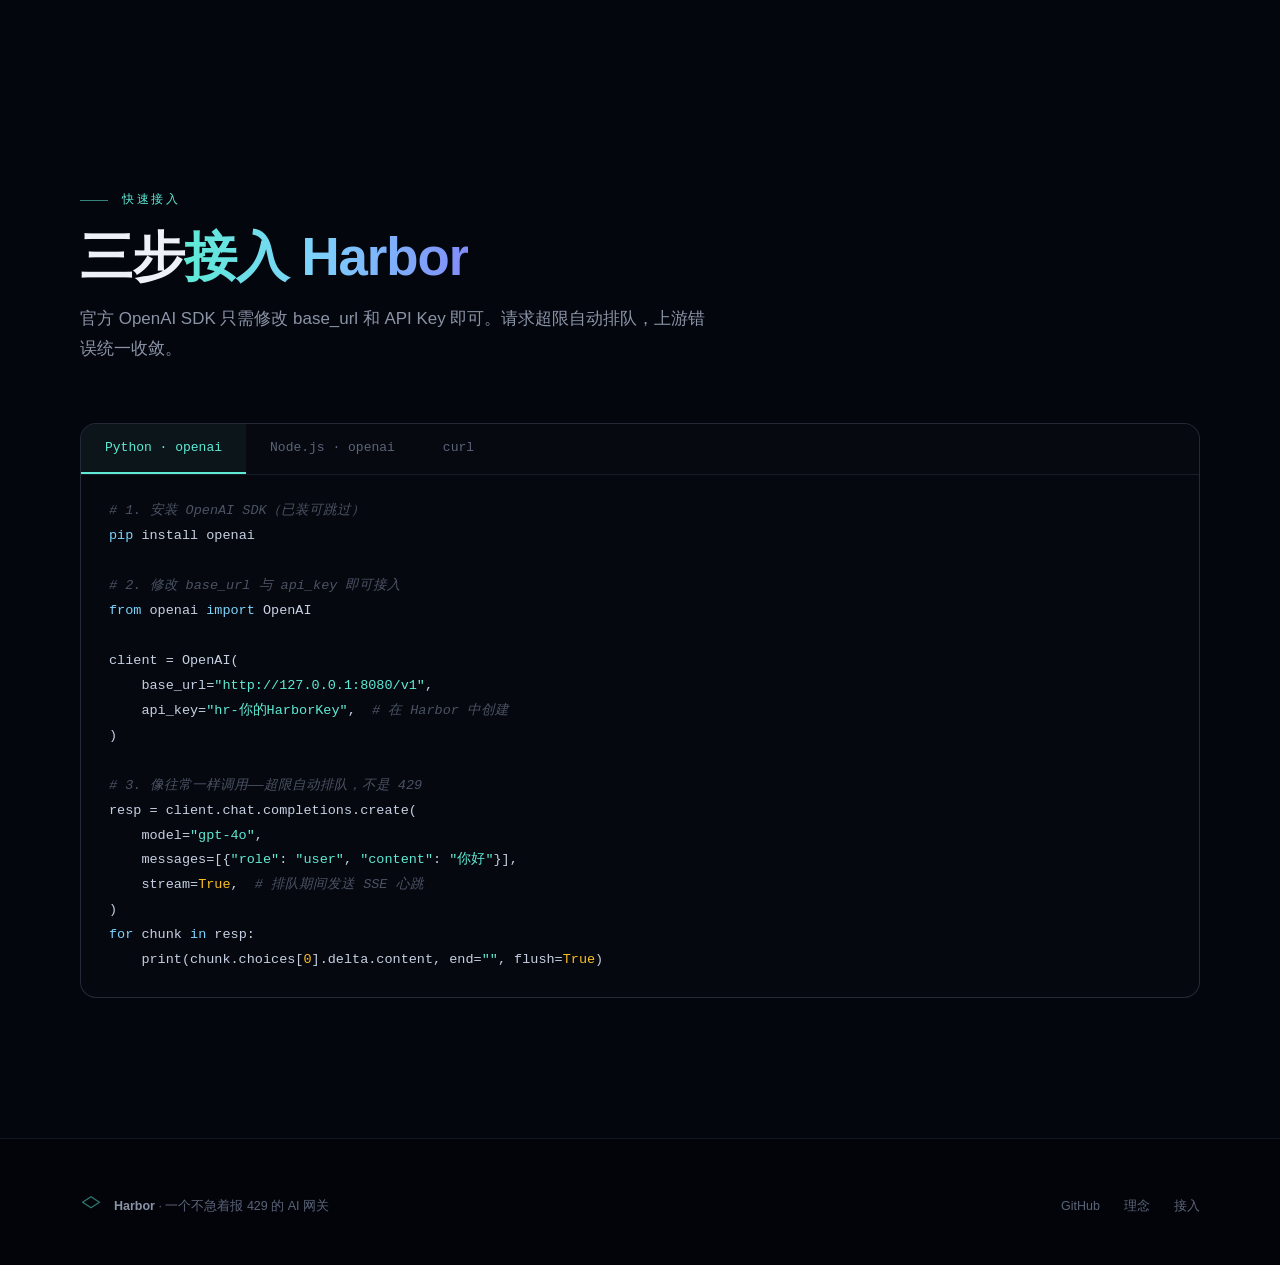
==== commit 60268fab: "feat: 自定义管理入口、上游排序、代理、日志与请求头 - 管理台入口改为 admin.path 可热改，默认 /harbor-console，旧 /admin 立即 404 - 落地页移除管理入口" ====
--- a/internal/server/ui/index.html
+++ b/internal/server/ui/index.html
@@ -229,7 +229,7 @@
       <a href="#convergence">错误收敛</a>
       <a href="#features">特性</a>
       <a href="#integrate">接入</a>
-      <a href="/admin" class="btn-cta">管理台</a>
+      <a href="https://github.com/xb0or/harbor" target="_blank" rel="noopener" class="btn-cta">GitHub</a>
     </div>
   </div>
 </nav>
@@ -245,7 +245,7 @@
     <p class="sub">一个自用的 <b>AI 请求排队</b>与<b>错误收敛</b>网关。额度不足、并发打满或上游暂时不可用时，请求进入队列等待——而不是把可以稍后完成的请求直接变成 429。</p>
     <div class="cta-row">
       <a href="#integrate" class="btn-lg primary">开始接入 →</a>
-      <a href="/admin" class="btn-lg ghost">进入管理台</a>
+      <a href="https://github.com/xb0or/harbor" target="_blank" rel="noopener" class="btn-lg ghost">GitHub 仓库</a>
     </div>
   </div>
   <div class="scroll-hint">
@@ -438,7 +438,7 @@
 
 client = OpenAI(
     base_url=<span class="s">"http://127.0.0.1:8080/v1"</span>,
-    api_key=<span class="s">"hr-你的HarborKey"</span>,  <span class="c"># 管理台创建</span>
+    api_key=<span class="s">"hr-你的HarborKey"</span>,  <span class="c"># 在 Harbor 中创建</span>
 )
 
 <span class="c"># 3. 像往常一样调用——超限自动排队，不是 429</span>
@@ -500,7 +500,7 @@
       <span class="meta"><b>Harbor</b> · 一个不急着报 429 的 AI 网关</span>
     </div>
     <div class="right">
-      <a href="/admin">管理台</a>
+      <a href="https://github.com/xb0or/harbor" target="_blank" rel="noopener">GitHub</a>
       <a href="#philosophy">理念</a>
       <a href="#integrate">接入</a>
     </div>
